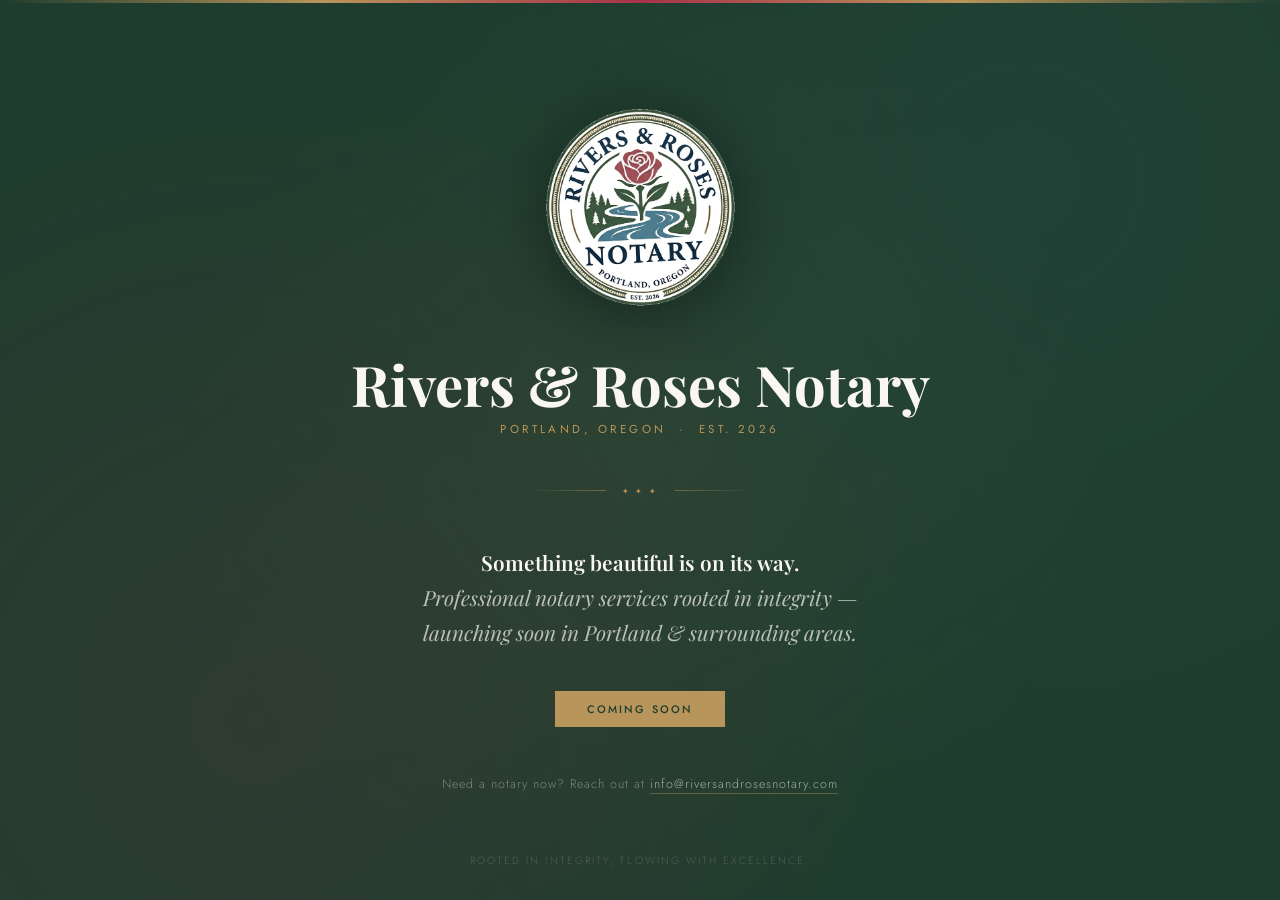
==== index.html @ 08ea4b9d "Add files via upload" ====
<!DOCTYPE html>
<html lang="en">
<head>
<meta charset="UTF-8"/>
<meta name="viewport" content="width=device-width, initial-scale=1.0"/>
<title>Rivers & Roses Notary | Portland, Oregon</title>
<link href="https://fonts.googleapis.com/css2?family=Playfair+Display:ital,wght@0,400;0,600;0,700;1,400&family=Jost:wght@300;400;500&display=swap" rel="stylesheet"/>
<style>
  *, *::before, *::after { box-sizing: border-box; margin: 0; padding: 0; }

  body {
    font-family: 'Jost', sans-serif;
    background: #1f3d2e;
    min-height: 100vh;
    display: flex;
    align-items: center;
    justify-content: center;
    overflow: hidden;
    position: relative;
  }

  /* Subtle background texture */
  body::before {
    content: '';
    position: fixed; inset: 0;
    background:
      radial-gradient(circle at 20% 80%, rgba(168,50,74,0.12) 0%, transparent 50%),
      radial-gradient(circle at 80% 20%, rgba(74,127,165,0.08) 0%, transparent 50%),
      radial-gradient(circle at 50% 50%, rgba(184,149,90,0.06) 0%, transparent 60%);
    pointer-events: none;
  }

  /* Gold top bar */
  .top-bar {
    position: fixed; top: 0; left: 0; right: 0;
    height: 3px;
    background: linear-gradient(90deg, transparent, #b8955a, #a8324a, #b8955a, transparent);
  }

  .container {
    text-align: center;
    padding: 2rem;
    position: relative;
    z-index: 1;
    animation: fadeUp 1s ease both;
  }

  .logo-wrap {
    margin-bottom: 2.5rem;
  }
  .logo-wrap img {
    width: 200px;
    height: 200px;
    object-fit: contain;
    filter: drop-shadow(0 8px 32px rgba(0,0,0,0.4));
    animation: fadeUp 1s 0.1s ease both;
    opacity: 0;
    animation-fill-mode: forwards;
  }

  .brand-name {
    font-family: 'Playfair Display', serif;
    font-size: clamp(2rem, 5vw, 3.5rem);
    font-weight: 700;
    color: #faf7f2;
    line-height: 1.1;
    margin-bottom: 0.4rem;
    animation: fadeUp 1s 0.2s ease both;
    opacity: 0;
    animation-fill-mode: forwards;
  }

  .brand-sub {
    font-size: 0.72rem;
    font-weight: 400;
    letter-spacing: 0.3em;
    text-transform: uppercase;
    color: #b8955a;
    margin-bottom: 3rem;
    animation: fadeUp 1s 0.3s ease both;
    opacity: 0;
    animation-fill-mode: forwards;
  }

  .divider {
    display: flex;
    align-items: center;
    justify-content: center;
    gap: 1rem;
    margin-bottom: 3rem;
    animation: fadeUp 1s 0.4s ease both;
    opacity: 0;
    animation-fill-mode: forwards;
  }
  .divider-line {
    width: 80px; height: 1px;
    background: linear-gradient(90deg, transparent, rgba(184,149,90,0.5));
  }
  .divider-line.right {
    background: linear-gradient(90deg, rgba(184,149,90,0.5), transparent);
  }
  .divider-diamond {
    color: #b8955a;
    font-size: 0.5rem;
    letter-spacing: 0.3em;
  }

  .coming-soon {
    font-family: 'Playfair Display', serif;
    font-size: clamp(1rem, 3vw, 1.3rem);
    font-weight: 400;
    font-style: italic;
    color: rgba(250,247,242,0.7);
    margin-bottom: 2.5rem;
    line-height: 1.7;
    animation: fadeUp 1s 0.5s ease both;
    opacity: 0;
    animation-fill-mode: forwards;
  }
  .coming-soon strong {
    color: #faf7f2;
    font-style: normal;
    font-weight: 600;
  }

  .badge {
    display: inline-block;
    font-size: 0.68rem;
    font-weight: 500;
    letter-spacing: 0.2em;
    text-transform: uppercase;
    color: #1f3d2e;
    background: #b8955a;
    padding: 0.65rem 2rem;
    margin-bottom: 3rem;
    animation: fadeUp 1s 0.6s ease both;
    opacity: 0;
    animation-fill-mode: forwards;
  }

  .contact-note {
    font-size: 0.78rem;
    font-weight: 300;
    letter-spacing: 0.08em;
    color: rgba(250,247,242,0.4);
    animation: fadeUp 1s 0.7s ease both;
    opacity: 0;
    animation-fill-mode: forwards;
  }
  .contact-note a {
    color: rgba(250,247,242,0.6);
    text-decoration: none;
    border-bottom: 1px solid rgba(184,149,90,0.4);
    transition: color 0.2s, border-color 0.2s;
  }
  .contact-note a:hover {
    color: #b8955a;
    border-color: #b8955a;
  }

  .tagline {
    position: fixed;
    bottom: 2rem; left: 0; right: 0;
    text-align: center;
    font-size: 0.65rem;
    font-weight: 300;
    letter-spacing: 0.2em;
    text-transform: uppercase;
    color: rgba(250,247,242,0.2);
    animation: fadeUp 1s 0.9s ease both;
    opacity: 0;
    animation-fill-mode: forwards;
  }

  @keyframes fadeUp {
    from { opacity: 0; transform: translateY(20px); }
    to   { opacity: 1; transform: translateY(0); }
  }
</style>
</head>
<body>

<div class="top-bar"></div>

<div class="container">

  <div class="logo-wrap">
    <img src="[data-uri]" alt="Rivers & Roses Notary"/>
  </div>

  <h1 class="brand-name">Rivers &amp; Roses Notary</h1>
  <p class="brand-sub">Portland, Oregon &nbsp;·&nbsp; Est. 2026</p>

  <div class="divider">
    <div class="divider-line"></div>
    <div class="divider-diamond">✦ ✦ ✦</div>
    <div class="divider-line right"></div>
  </div>

  <p class="coming-soon">
    <strong>Something beautiful is on its way.</strong><br/>
    Professional notary services rooted in integrity —<br/>
    launching soon in Portland &amp; surrounding areas.
  </p>

  <div class="badge">Coming Soon</div>

  <p class="contact-note">
    Need a notary now? Reach out at <a href="mailto:info@riversandrosesnotary.com">info@riversandrosesnotary.com</a>
  </p>

</div>

<p class="tagline">Rooted in Integrity, Flowing with Excellence.</p>

</body>
</html>
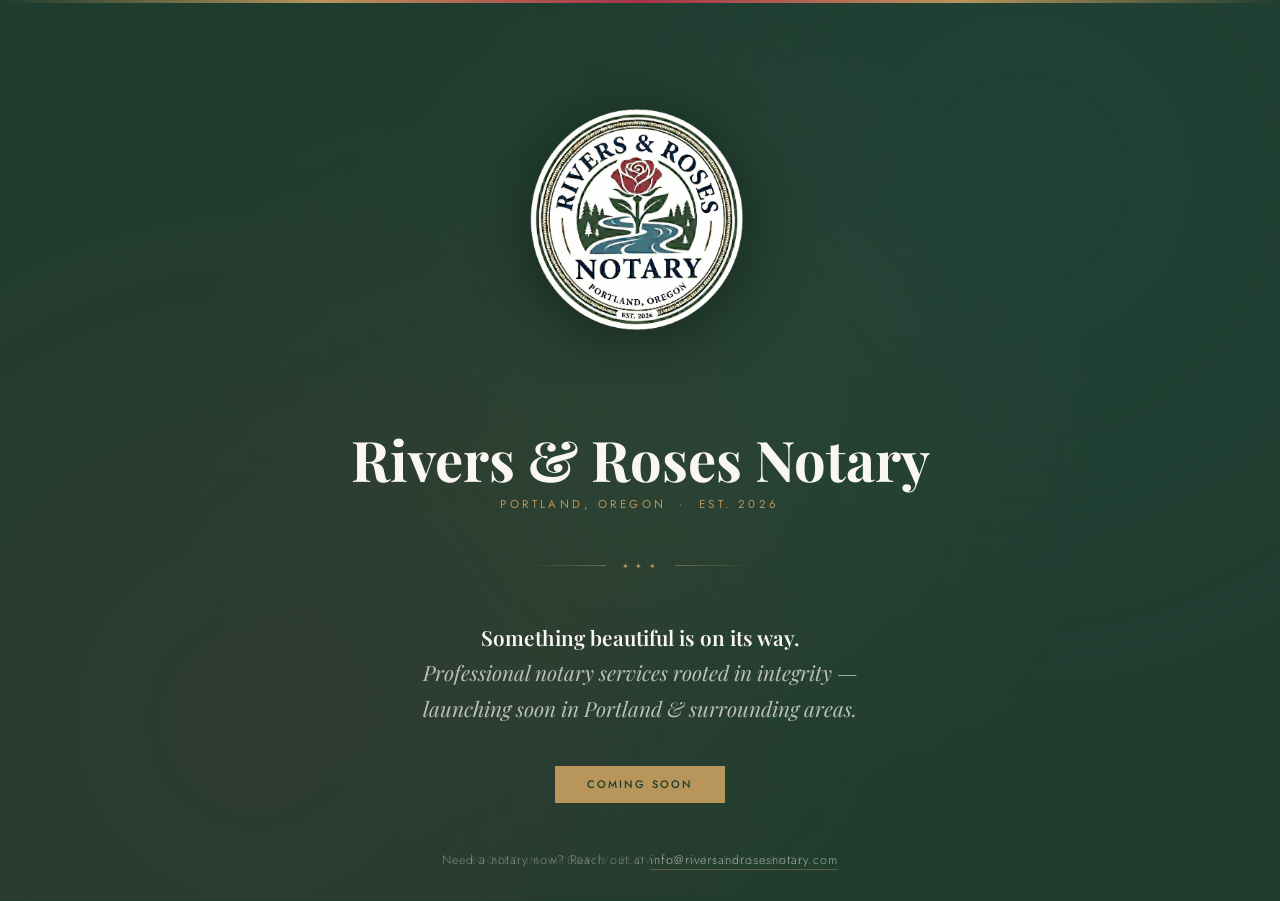
==== commit 7989d714: "feat: improve responsive design and SEO - Make logo responsive with clamp() for better mobile displa" ====
--- a/index.html
+++ b/index.html
@@ -3,180 +3,18 @@
 <head>
 <meta charset="UTF-8"/>
 <meta name="viewport" content="width=device-width, initial-scale=1.0"/>
+<meta name="description" content="Professional notary services in Portland, Oregon. Rooted in integrity, flowing with excellence. Coming soon."/>
+<meta property="og:title" content="Rivers & Roses Notary | Portland, Oregon"/>
+<meta property="og:description" content="Professional notary services rooted in integrity — launching soon in Portland & surrounding areas."/>
+<meta property="og:image" content="https://riversandrosesnotary.com/assets/images/logo.png"/>
+<meta property="og:type" content="website"/>
 <title>Rivers & Roses Notary | Portland, Oregon</title>
+<link rel="icon" type="image/x-icon" href="assets/images/favicon.ico">
+<link rel="icon" type="image/png" sizes="32x32" href="assets/images/favicon-32x32.png">
+<link rel="apple-touch-icon" sizes="180x180" href="assets/images/apple-touch-icon.png">
+<link rel="icon" type="image/png" sizes="192x192" href="assets/images/favicon-192x192.png">
 <link href="https://fonts.googleapis.com/css2?family=Playfair+Display:ital,wght@0,400;0,600;0,700;1,400&family=Jost:wght@300;400;500&display=swap" rel="stylesheet"/>
-<style>
-  *, *::before, *::after { box-sizing: border-box; margin: 0; padding: 0; }
-
-  body {
-    font-family: 'Jost', sans-serif;
-    background: #1f3d2e;
-    min-height: 100vh;
-    display: flex;
-    align-items: center;
-    justify-content: center;
-    overflow: hidden;
-    position: relative;
-  }
-
-  /* Subtle background texture */
-  body::before {
-    content: '';
-    position: fixed; inset: 0;
-    background:
-      radial-gradient(circle at 20% 80%, rgba(168,50,74,0.12) 0%, transparent 50%),
-      radial-gradient(circle at 80% 20%, rgba(74,127,165,0.08) 0%, transparent 50%),
-      radial-gradient(circle at 50% 50%, rgba(184,149,90,0.06) 0%, transparent 60%);
-    pointer-events: none;
-  }
-
-  /* Gold top bar */
-  .top-bar {
-    position: fixed; top: 0; left: 0; right: 0;
-    height: 3px;
-    background: linear-gradient(90deg, transparent, #b8955a, #a8324a, #b8955a, transparent);
-  }
-
-  .container {
-    text-align: center;
-    padding: 2rem;
-    position: relative;
-    z-index: 1;
-    animation: fadeUp 1s ease both;
-  }
-
-  .logo-wrap {
-    margin-bottom: 2.5rem;
-  }
-  .logo-wrap img {
-    width: 200px;
-    height: 200px;
-    object-fit: contain;
-    filter: drop-shadow(0 8px 32px rgba(0,0,0,0.4));
-    animation: fadeUp 1s 0.1s ease both;
-    opacity: 0;
-    animation-fill-mode: forwards;
-  }
-
-  .brand-name {
-    font-family: 'Playfair Display', serif;
-    font-size: clamp(2rem, 5vw, 3.5rem);
-    font-weight: 700;
-    color: #faf7f2;
-    line-height: 1.1;
-    margin-bottom: 0.4rem;
-    animation: fadeUp 1s 0.2s ease both;
-    opacity: 0;
-    animation-fill-mode: forwards;
-  }
-
-  .brand-sub {
-    font-size: 0.72rem;
-    font-weight: 400;
-    letter-spacing: 0.3em;
-    text-transform: uppercase;
-    color: #b8955a;
-    margin-bottom: 3rem;
-    animation: fadeUp 1s 0.3s ease both;
-    opacity: 0;
-    animation-fill-mode: forwards;
-  }
-
-  .divider {
-    display: flex;
-    align-items: center;
-    justify-content: center;
-    gap: 1rem;
-    margin-bottom: 3rem;
-    animation: fadeUp 1s 0.4s ease both;
-    opacity: 0;
-    animation-fill-mode: forwards;
-  }
-  .divider-line {
-    width: 80px; height: 1px;
-    background: linear-gradient(90deg, transparent, rgba(184,149,90,0.5));
-  }
-  .divider-line.right {
-    background: linear-gradient(90deg, rgba(184,149,90,0.5), transparent);
-  }
-  .divider-diamond {
-    color: #b8955a;
-    font-size: 0.5rem;
-    letter-spacing: 0.3em;
-  }
-
-  .coming-soon {
-    font-family: 'Playfair Display', serif;
-    font-size: clamp(1rem, 3vw, 1.3rem);
-    font-weight: 400;
-    font-style: italic;
-    color: rgba(250,247,242,0.7);
-    margin-bottom: 2.5rem;
-    line-height: 1.7;
-    animation: fadeUp 1s 0.5s ease both;
-    opacity: 0;
-    animation-fill-mode: forwards;
-  }
-  .coming-soon strong {
-    color: #faf7f2;
-    font-style: normal;
-    font-weight: 600;
-  }
-
-  .badge {
-    display: inline-block;
-    font-size: 0.68rem;
-    font-weight: 500;
-    letter-spacing: 0.2em;
-    text-transform: uppercase;
-    color: #1f3d2e;
-    background: #b8955a;
-    padding: 0.65rem 2rem;
-    margin-bottom: 3rem;
-    animation: fadeUp 1s 0.6s ease both;
-    opacity: 0;
-    animation-fill-mode: forwards;
-  }
-
-  .contact-note {
-    font-size: 0.78rem;
-    font-weight: 300;
-    letter-spacing: 0.08em;
-    color: rgba(250,247,242,0.4);
-    animation: fadeUp 1s 0.7s ease both;
-    opacity: 0;
-    animation-fill-mode: forwards;
-  }
-  .contact-note a {
-    color: rgba(250,247,242,0.6);
-    text-decoration: none;
-    border-bottom: 1px solid rgba(184,149,90,0.4);
-    transition: color 0.2s, border-color 0.2s;
-  }
-  .contact-note a:hover {
-    color: #b8955a;
-    border-color: #b8955a;
-  }
-
-  .tagline {
-    position: fixed;
-    bottom: 2rem; left: 0; right: 0;
-    text-align: center;
-    font-size: 0.65rem;
-    font-weight: 300;
-    letter-spacing: 0.2em;
-    text-transform: uppercase;
-    color: rgba(250,247,242,0.2);
-    animation: fadeUp 1s 0.9s ease both;
-    opacity: 0;
-    animation-fill-mode: forwards;
-  }
-
-  @keyframes fadeUp {
-    from { opacity: 0; transform: translateY(20px); }
-    to   { opacity: 1; transform: translateY(0); }
-  }
-</style>
+<link rel="stylesheet" href="assets/css/styles.css"/>
 </head>
 <body>
 
@@ -185,7 +23,7 @@
 <div class="container">
 
   <div class="logo-wrap">
-    <img src="[data-uri]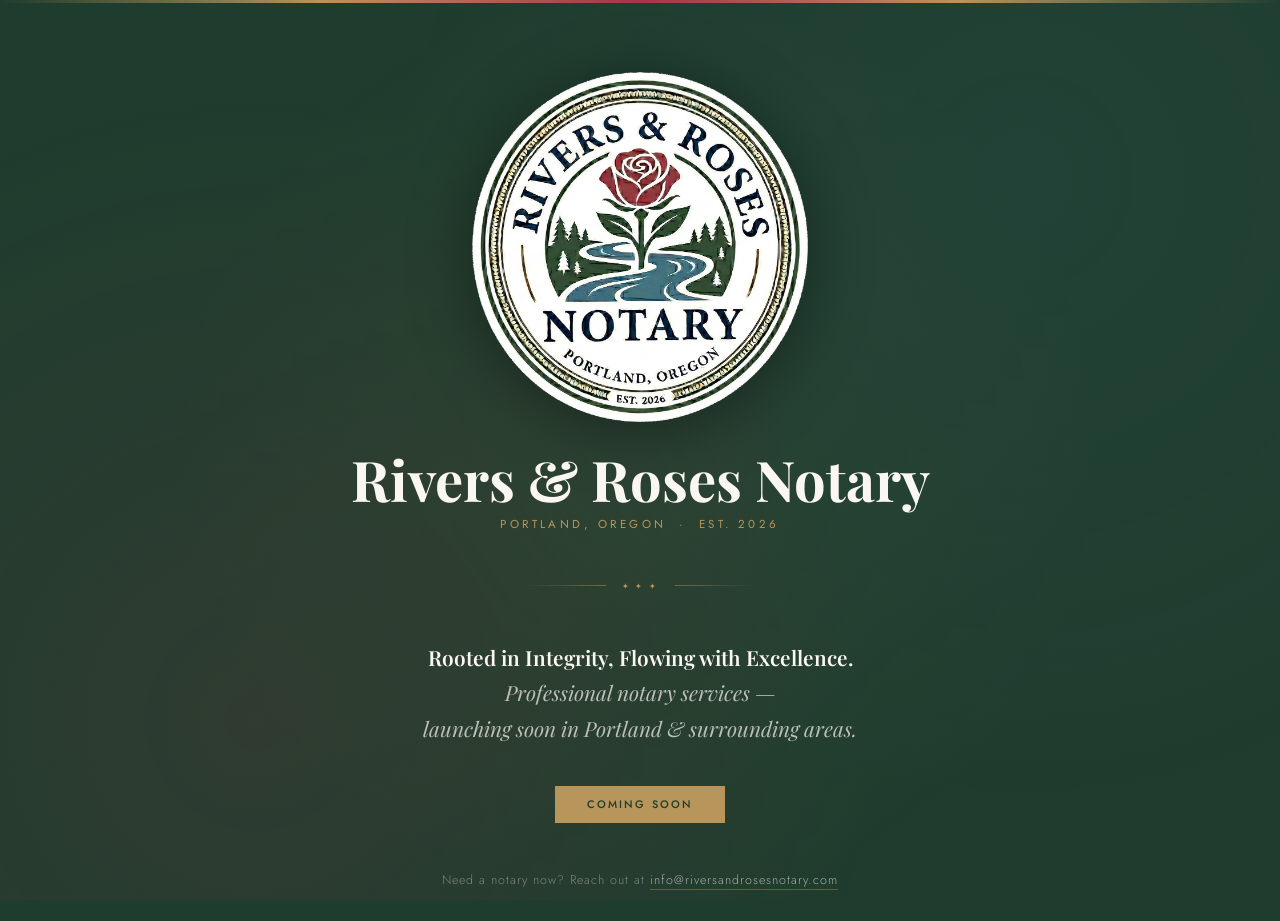
==== commit 003bd53f: "refactor: update tagline position and optimize content - Move tagline from fixed bottom to main cont" ====
--- a/index.html
+++ b/index.html
@@ -36,9 +36,9 @@
   </div>
 
   <p class="coming-soon">
-    <strong>Something beautiful is on its way.</strong><br/>
-    Professional notary services rooted in integrity —<br/>
-    launching soon in Portland &amp; surrounding areas.
+    <strong>Rooted in Integrity, Flowing with Excellence.</strong><br/>
+    Professional notary services — <br/>
+    launching soon in Portland &amp; surrounding areas. <br/>
   </p>
 
   <div class="badge">Coming Soon</div>
@@ -48,8 +48,5 @@
   </p>
 
 </div>
-
-<p class="tagline">Rooted in Integrity, Flowing with Excellence.</p>
-
 </body>
 </html>
--- a/assets/css/styles.css
+++ b/assets/css/styles.css
@@ -5,7 +5,7 @@
   background: #1f3d2e;
   min-height: 100vh;
   display: flex;
-  align-items: center;
+  align-items: flex-start;
   justify-content: center;
   overflow-y: auto;
   position: relative;
@@ -38,7 +38,7 @@
 }
 
 .logo-wrap {
-  margin-top: 1.25rem;
+  margin-top: 2.5rem;
   margin-bottom: 1.25rem;
 }
 .logo-wrap img {
@@ -151,21 +151,13 @@
   border-color: #b8955a;
 }
 
-.tagline {
-  position: fixed;
-  bottom: 2rem; left: 0; right: 0;
-  text-align: center;
-  font-size: 0.65rem;
-  font-weight: 300;
-  letter-spacing: 0.2em;
-  text-transform: uppercase;
-  color: rgba(250,247,242,0.2);
-  animation: fadeUp 1s 0.9s ease both;
-  opacity: 0;
-  animation-fill-mode: forwards;
-}
-
 @keyframes fadeUp {
   from { opacity: 0; transform: translateY(20px); }
   to   { opacity: 1; transform: translateY(0); }
 }
+
+@media (min-width: 768px) {
+  body {
+    align-items: center;
+  }
+}
